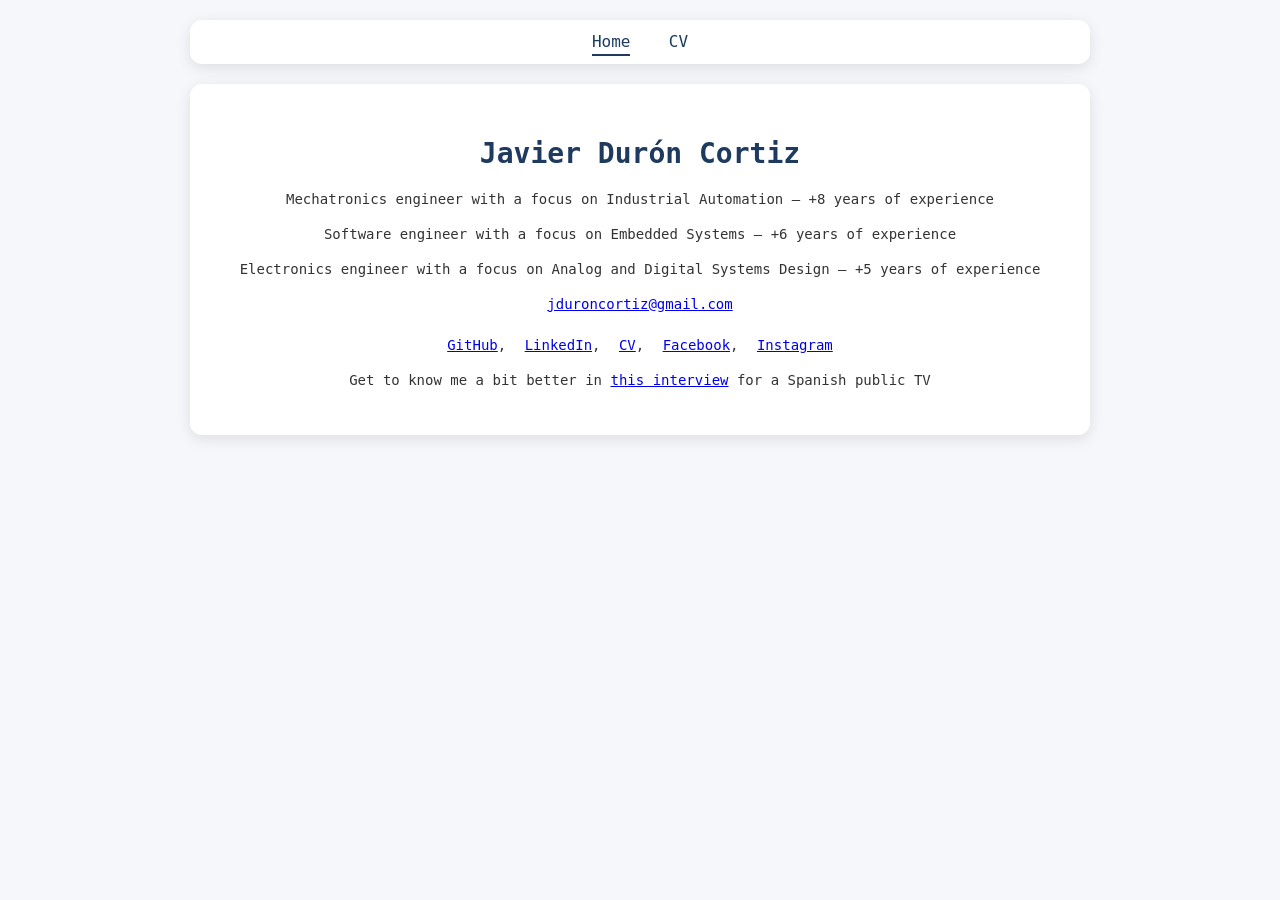
==== index.html @ 9851113e "Update index.html" ====
<!doctype html>
<html lang="en">
<head>
  <meta charset="utf-8">
  <meta name="viewport" content="width=device-width, initial-scale=1">
  <title>Javier Durón Cortiz | Electromechanical, Software & ICT Engineer</title>
  <link rel="stylesheet" href="style.css">
</head>
<body>
  <!-- Navigation -->
  <div class="nav-container">
    <div class="nav-inner">
      <a href="index.html" class="active">Home</a>
      <a href="cv.html">CV</a>
    </div>
  </div>

  <!-- Main Content -->
  <div class="container">
    <h1>Javier Durón Cortiz</h1>
    <p>Mechatronics engineer with a focus on Industrial Automation – +8 years of experience</p>
    <p>Software engineer with a focus on Embedded Systems – +6 years of experience</p>
    <p>Electronics engineer with a focus on Analog and Digital Systems Design – +5 years of experience</p>
    <p><a href="mailto:jduroncortiz@gmail.com">jduroncortiz@gmail.com</a></p>
    <ul>
      <li><a href="https://github.com/jduroncortiz" target="_blank">GitHub</a></li>
      <li><a href="https://www.linkedin.com/in/javierduron/" target="_blank">LinkedIn</a></li>
      <li><a href="cv.html">CV</a></li>
      <li><a href="https://facebook.com/javi.duron.1" target="_blank">Facebook</a></li>
      <li><a href="https://www.instagram.com/jduroncortiz/" target="_blank">Instagram</a></li>
    </ul>

    <p></p>
    <p>Get to know me a bit better in <a href="https://www.canalsur.es/television/programas/andalucia-x-el-mundo/noticia/2187042.html" target="_blank">this interview</a> for a Spanish public TV</p>
    
  </div>

  <!-- Smooth transition script -->
  <script>
    document.addEventListener("DOMContentLoaded", () => {
      document.body.classList.add("fade-in");

      document.querySelectorAll("a[href]").forEach(link => {
        if (
          link.getAttribute("href").startsWith("http") ||
          link.getAttribute("href").startsWith("mailto")
        ) return;

        link.addEventListener("click", e => {
          e.preventDefault();
          const url = link.getAttribute("href");
          document.body.classList.remove("fade-in");
          document.body.classList.add("fade-out");
          setTimeout(() => { window.location = url; }, 300);
        });
      });
    });
  </script>
</body>
</html>
---- style.css ----
/* ====== Global Styles ====== */
* {
  box-sizing: border-box;
}

html {
  font-size: 62.5%;
}

body {
  font-family: "Inconsolata", monospace;
  font-size: 1.4rem;
  line-height: 1.5;
  padding: 20px;
  margin: 0;
  background: #f5f7fa;
  color: #333;
  opacity: 0;
  transition: opacity 0.3s ease;
}
body.fade-in {
  opacity: 1;
}
body.fade-out {
  opacity: 0;
}

/* ====== Navigation ====== */
.nav-container {
  display: flex;
  justify-content: center;
  margin-bottom: 20px;
}
.nav-inner {
  background: #fff;
  border-radius: 12px;
  box-shadow: 0 4px 15px rgba(0,0,0,0.1);
  padding: 10px 20px;
  max-width: 900px;      
  width: 100%;           
  text-align: center;   
  margin: 0 auto; 
}
.nav-inner a {
  color: #1e3a5f;
  text-decoration: none;
  margin: 0 15px;
  font-size: 1.6rem;
}
.nav-inner a:hover {
  text-decoration: underline;
}
.nav-inner a.active {
  /*font-weight: bold;
  border-bottom: 2px solid #1e3a5f;*/
  position: relative;
}

/**/
.nav-inner a.active::after {
  content: "";
  position: absolute;
  left: 0;
  bottom: -5px;
  width: 100%;
  height: 2px;
  background: #1e3a5f;
  animation: underlineIn 0.3s ease forwards;
}

@keyframes underlineIn {
  from { width: 0; }
  to { width: 100%; }
}
/**/

/* ====== Container ====== */
.container {
  max-width: 900px;
  background: white;
  padding: 30px;
  margin: 0 auto;
  border-radius: 12px;
  box-shadow: 0 4px 15px rgba(0,0,0,0.1);
  text-align: center;
  animation: fadeIn 0.8s ease;
}

@keyframes fadeIn {
  from { opacity: 0; transform: translateY(20px); }
  to { opacity: 1; transform: translateY(0); }
}

/* ====== Homepage Specific ====== */
.container ul {
  margin: 20px 0 0;
  padding: 0;
}
.container ul li {
  list-style-type: none;
  display: inline;
  margin: 0 5px;
}
.container ul li:after {
  content: ", ";
}
.container ul li:last-child:after {
  content: "";
}

/* ====== CV Sections ====== */
h1 {
  color: #1e3a5f;
  margin-bottom: 5px;
}
p.subtitle {
  font-size: 16px;
  color: #555;
  margin-bottom: 20px;
}
h2 {
  color: #1e3a5f;
  margin-top: 30px;
  margin-bottom: 10px;
  border-bottom: 2px solid #1e3a5f;
  display: inline-block;
  padding-bottom: 4px;
}

/* Skills */
.skills {
  width: 90%;
  margin: auto;
  font-family: Arial, sans-serif;
}

.skills h3 {
  text-align: center;
  margin-bottom: 5px;
  border-bottom: 1px solid #1e3a5f;
  display: inline-block;
  padding-bottom: 3px;
}
.scale {
  display: flex;
  justify-content: space-between;
  font-size: 0.85rem;
  color: #444;
  margin-bottom: 10px;
  padding: 0 2px;
}
.skill {
  margin: 12px 0;
  text-align: left;
}
.skill-name {
  font-weight: bold;
  margin-bottom: 4px;
}
.progress-container {
  background: #ddd;
  border-radius: 20px;
  height: 20px;
  overflow: hidden;
}
.progress-bar {
  height: 100%;
  background: #1e3a5f;
  color: #fff;
  text-align: right;
  padding-right: 8px;
  line-height: 20px;
  width: var(--progress); /* Always show full width even on print */
  animation: loadBar 2s forwards;
}

@keyframes loadBar {
  from { width: 0; }
  to { width: var(--progress); }
}

/* Lists in CV */
.cv-container ul {
  padding-left: 20px;
  text-align: left;
}

/* Contact links */
.contact a {
  color: #1e3a5f;
}
.contact a:hover {
  text-decoration: underline;
}

/* ====== Responsive ====== */
@media (max-width: 768px) {
  .container,
  .nav-inner {
    padding: 15px;
    margin: 20px auto;
    max-width: 100%;
  }
  h1 {
    font-size: 22px;
  }
  h2 {
    font-size: 18px;
  }
}
@media (max-width: 480px) {
  .nav-inner a {
    margin: 0 8px;
    font-size: 1.3rem;
  }
  .container,
  .nav-inner {
    padding: 15px;
    margin: 10px auto;
  }
  h1 {
    font-size: 20px;
  }
  p.subtitle {
    font-size: 14px;
  }
}

/* ====== Print Styles ====== */
@media print {
  .nav-container { display: none; }
  body {
    background: #fff;
    padding: 0;
  }
  .container {
    box-shadow: none;
    border-radius: 0;
    margin: 0;
    width: 100%;
  }
  .progress-container {
    border: 1px solid #1e3a5f;       
    background: transparent !important;
    height: 20px;
    border-radius: 20px;
    overflow: hidden;
  }
  .progress-bar {
    animation: none !important;
    width: var(--progress) !important;
    background: #1e3a5f !important;
    color: #fff !important;
    display: flex;
    align-items: center;
    justify-content: flex-end;
    padding-right: 8px;
    -webkit-print-color-adjust: exact;
    print-color-adjust: exact;
  }
}
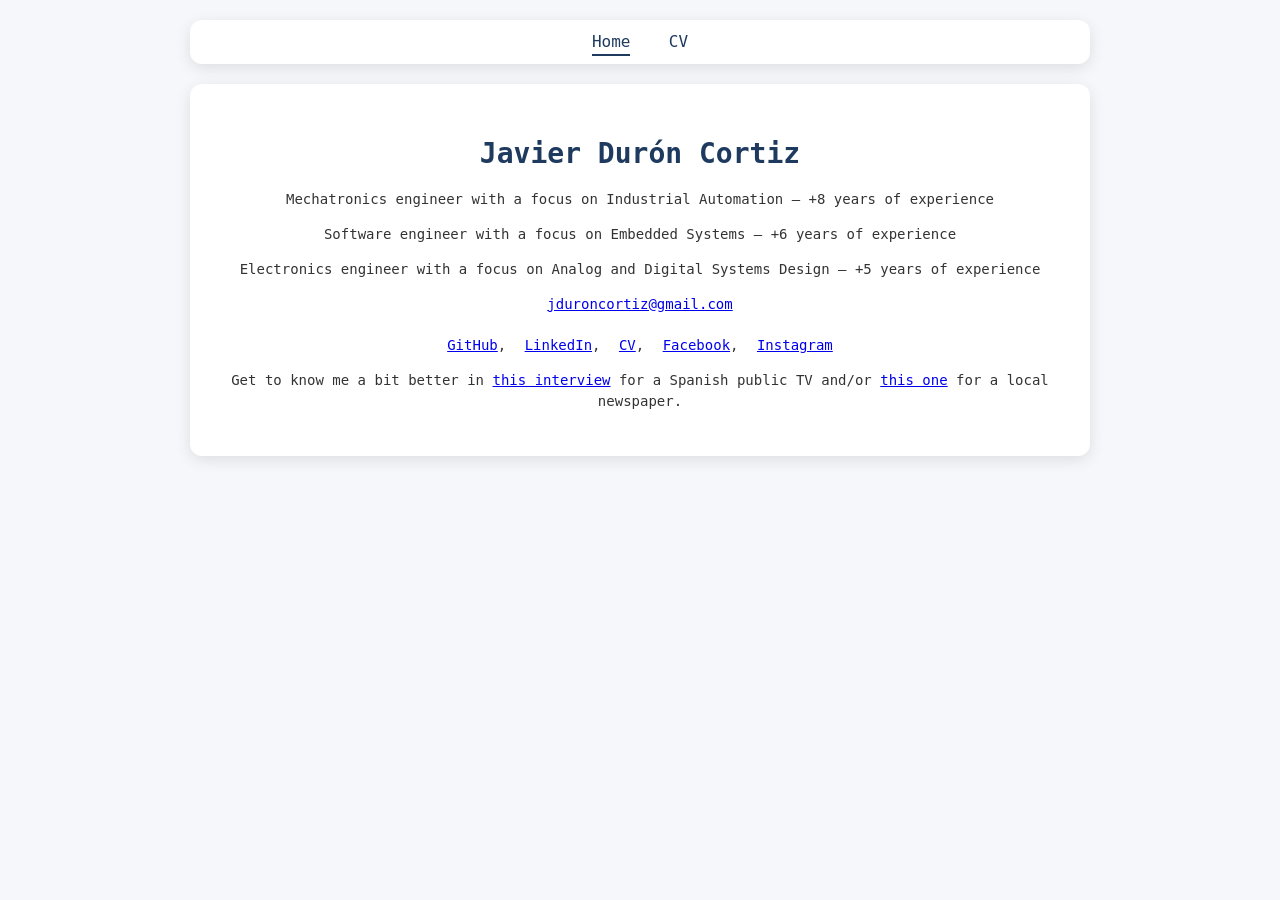
==== commit 2d7b5fa1: "Update index.html" ====
--- a/index.html
+++ b/index.html
@@ -3,7 +3,17 @@
 <head>
   <meta charset="utf-8">
   <meta name="viewport" content="width=device-width, initial-scale=1">
-  <title>Javier Durón Cortiz | Electromechanical, Software & ICT Engineer</title>
+  <meta name="author" content="Javier Durón Cortiz">
+  <meta name="description" content="Senior automation engineer">
+  <meta name="keywords" content="sofware engineering, mechatronics, electronics engineering, programming">
+  <meta property="og:title" content="Javier Durón Cortiz ; Electromechanical, software and ICT Engineer">
+  <meta property="og:type" content="website">
+  <meta property="og:image" content="">
+  <meta property="og:url" content="https://jduroncortiz.github.io/">
+  <meta property="og:description" content="Technologist with a passion for music and philosophy.">
+  <meta property="og:site_name" content="Javier Durón Cortiz">
+  
+  <title>Javier Durón Cortiz | Mechatronics, Software & Electronics Engineer</title>
   <link rel="stylesheet" href="style.css">
 </head>
 <body>
@@ -22,7 +32,7 @@
     <p>Software engineer with a focus on Embedded Systems – +6 years of experience</p>
     <p>Electronics engineer with a focus on Analog and Digital Systems Design – +5 years of experience</p>
     <p><a href="mailto:jduroncortiz@gmail.com">jduroncortiz@gmail.com</a></p>
-    <ul>
+    <ul class="homepage-links">
       <li><a href="https://github.com/jduroncortiz" target="_blank">GitHub</a></li>
       <li><a href="https://www.linkedin.com/in/javierduron/" target="_blank">LinkedIn</a></li>
       <li><a href="cv.html">CV</a></li>
@@ -31,7 +41,9 @@
     </ul>
 
     <p></p>
-    <p>Get to know me a bit better in <a href="https://www.canalsur.es/television/programas/andalucia-x-el-mundo/noticia/2187042.html" target="_blank">this interview</a> for a Spanish public TV</p>
+    <p>Get to know me a bit better in <a href="https://www.canalsur.es/television/programas/andalucia-x-el-mundo/noticia/2187042.html" target="_blank">this interview</a> for a Spanish public TV and/or 
+    <a href="https://huelvabuenasnoticias.com/2018/05/07/el-onubense-javier-duron-comparte-su-experiencia-en-la-ciudad-belga-de-lovaina/" target="_blank">this one</a> for a local newspaper.
+    </p>
     
   </div>
 
--- a/style.css
+++ b/style.css
@@ -92,19 +92,20 @@
 }
 
 /* ====== Homepage Specific ====== */
-.container ul {
+.homepage-links{
   margin: 20px 0 0;
   padding: 0;
-}
-.container ul li {
+  text-align: center;
+}
+.homepage-links li {
   list-style-type: none;
   display: inline;
   margin: 0 5px;
 }
-.container ul li:after {
+.homepage-links li:after {
   content: ", ";
 }
-.container ul li:last-child:after {
+.homepage-links li:last-child:after {
   content: "";
 }
 
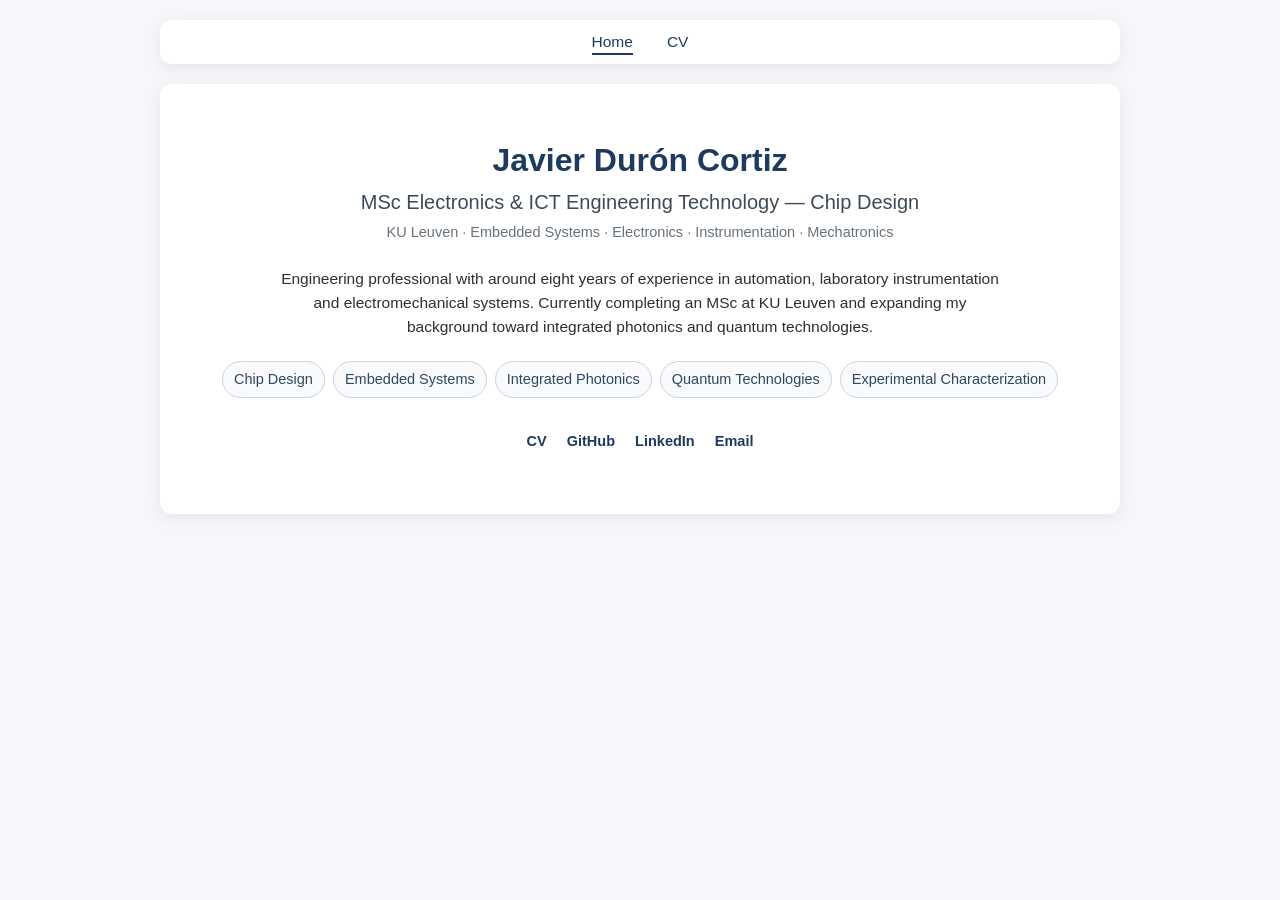
==== commit 840a0c4f: "Update" ====
--- a/index.html
+++ b/index.html
@@ -4,20 +4,18 @@
   <meta charset="utf-8">
   <meta name="viewport" content="width=device-width, initial-scale=1">
   <meta name="author" content="Javier Durón Cortiz">
-  <meta name="description" content="Senior automation engineer">
-  <meta name="keywords" content="sofware engineering, mechatronics, electronics engineering, programming">
-  <meta property="og:title" content="Javier Durón Cortiz ; Electromechanical, software and ICT Engineer">
+  <meta name="description" content="Javier Durón Cortiz — MSc Electronics & ICT Engineering Technology student at KU Leuven, focused on chip design, embedded systems, instrumentation and mechatronics.">
+  <meta name="keywords" content="electronics engineering, chip design, embedded systems, mechatronics, instrumentation, photonics, quantum technologies, KU Leuven">
+  <meta property="og:title" content="Javier Durón Cortiz | Electronics & ICT Engineering">
   <meta property="og:type" content="website">
-  <meta property="og:image" content="">
   <meta property="og:url" content="https://jduroncortiz.github.io/">
-  <meta property="og:description" content="Technologist with a passion for music and philosophy.">
+  <meta property="og:description" content="Electronics & ICT Engineering MSc student at KU Leuven with a background in industrial mechatronics, embedded systems and experimental instrumentation.">
   <meta property="og:site_name" content="Javier Durón Cortiz">
-  
-  <title>Javier Durón Cortiz | Mechatronics, Software & Electronics Engineer</title>
+
+  <title>Javier Durón Cortiz | Electronics & ICT Engineering</title>
   <link rel="stylesheet" href="style.css">
 </head>
 <body>
-  <!-- Navigation -->
   <div class="nav-container">
     <div class="nav-inner">
       <a href="index.html" class="active">Home</a>
@@ -25,39 +23,39 @@
     </div>
   </div>
 
-  <!-- Main Content -->
-  <div class="container">
+  <main class="container home-container">
     <h1>Javier Durón Cortiz</h1>
-    <p>Mechatronics engineer with a focus on Industrial Automation – +8 years of experience</p>
-    <p>Software engineer with a focus on Embedded Systems – +6 years of experience</p>
-    <p>Electronics engineer with a focus on Analog and Digital Systems Design – +5 years of experience</p>
-    <p><a href="mailto:jduroncortiz@gmail.com">jduroncortiz@gmail.com</a></p>
+    <p class="hero-title">MSc Electronics &amp; ICT Engineering Technology — Chip Design</p>
+    <p class="hero-subtitle">KU Leuven · Embedded Systems · Electronics · Instrumentation · Mechatronics</p>
+
+    <p class="home-summary">
+      Engineering professional with around eight years of experience in automation, laboratory instrumentation and electromechanical systems. Currently completing an MSc at KU Leuven and expanding my background toward integrated photonics and quantum technologies.
+    </p>
+
+    <div class="interest-pills" aria-label="Current interests">
+      <span>Chip Design</span>
+      <span>Embedded Systems</span>
+      <span>Integrated Photonics</span>
+      <span>Quantum Technologies</span>
+      <span>Experimental Characterization</span>
+    </div>
+
     <ul class="homepage-links">
-      <li><a href="https://github.com/jduroncortiz" target="_blank">GitHub</a></li>
-      <li><a href="https://www.linkedin.com/in/javierduron/" target="_blank">LinkedIn</a></li>
       <li><a href="cv.html">CV</a></li>
-      <li><a href="https://facebook.com/javi.duron.1" target="_blank">Facebook</a></li>
-      <li><a href="https://www.instagram.com/jduroncortiz/" target="_blank">Instagram</a></li>
+      <li><a href="https://github.com/jduroncortiz" target="_blank" rel="noopener">GitHub</a></li>
+      <li><a href="https://www.linkedin.com/in/javierduron/" target="_blank" rel="noopener">LinkedIn</a></li>
+      <li><a href="mailto:jduroncortiz@gmail.com">Email</a></li>
     </ul>
+  </main>
 
-    <p></p>
-    <p>Get to know me a bit better in <a href="https://www.canalsur.es/television/programas/andalucia-x-el-mundo/noticia/2187042.html" target="_blank">this interview</a> for a Spanish public TV and/or 
-    <a href="https://huelvabuenasnoticias.com/2018/05/07/el-onubense-javier-duron-comparte-su-experiencia-en-la-ciudad-belga-de-lovaina/" target="_blank">this one</a> for a local newspaper.
-    </p>
-    
-  </div>
-
-  <!-- Smooth transition script -->
   <script>
     document.addEventListener("DOMContentLoaded", () => {
       document.body.classList.add("fade-in");
-
       document.querySelectorAll("a[href]").forEach(link => {
         if (
           link.getAttribute("href").startsWith("http") ||
           link.getAttribute("href").startsWith("mailto")
         ) return;
-
         link.addEventListener("click", e => {
           e.preventDefault();
           const url = link.getAttribute("href");
--- a/style.css
+++ b/style.css
@@ -1,31 +1,21 @@
-/* ====== Global Styles ====== */
-* {
-  box-sizing: border-box;
-}
-
-html {
-  font-size: 62.5%;
-}
+* { box-sizing: border-box; }
+
+html { font-size: 62.5%; }
 
 body {
-  font-family: "Inconsolata", monospace;
-  font-size: 1.4rem;
-  line-height: 1.5;
+  font-family: "Inconsolata", "Segoe UI", Arial, sans-serif;
+  font-size: 1.45rem;
+  line-height: 1.55;
   padding: 20px;
   margin: 0;
   background: #f5f7fa;
-  color: #333;
+  color: #2b2f33;
   opacity: 0;
   transition: opacity 0.3s ease;
 }
-body.fade-in {
-  opacity: 1;
-}
-body.fade-out {
-  opacity: 0;
-}
-
-/* ====== Navigation ====== */
+body.fade-in { opacity: 1; }
+body.fade-out { opacity: 0; }
+
 .nav-container {
   display: flex;
   justify-content: center;
@@ -34,29 +24,21 @@
 .nav-inner {
   background: #fff;
   border-radius: 12px;
-  box-shadow: 0 4px 15px rgba(0,0,0,0.1);
+  box-shadow: 0 4px 15px rgba(0,0,0,0.08);
   padding: 10px 20px;
-  max-width: 900px;      
-  width: 100%;           
-  text-align: center;   
-  margin: 0 auto; 
+  max-width: 960px;
+  width: 100%;
+  text-align: center;
+  margin: 0 auto;
 }
 .nav-inner a {
   color: #1e3a5f;
   text-decoration: none;
   margin: 0 15px;
-  font-size: 1.6rem;
-}
-.nav-inner a:hover {
-  text-decoration: underline;
-}
-.nav-inner a.active {
-  /*font-weight: bold;
-  border-bottom: 2px solid #1e3a5f;*/
-  position: relative;
-}
-
-/**/
+  font-size: 1.55rem;
+}
+.nav-inner a:hover { text-decoration: underline; }
+.nav-inner a.active { position: relative; }
 .nav-inner a.active::after {
   content: "";
   position: absolute;
@@ -67,197 +49,193 @@
   background: #1e3a5f;
   animation: underlineIn 0.3s ease forwards;
 }
-
-@keyframes underlineIn {
-  from { width: 0; }
-  to { width: 100%; }
-}
-/**/
-
-/* ====== Container ====== */
+@keyframes underlineIn { from { width: 0; } to { width: 100%; } }
+
 .container {
-  max-width: 900px;
+  max-width: 960px;
   background: white;
-  padding: 30px;
+  padding: 36px 42px;
   margin: 0 auto;
   border-radius: 12px;
-  box-shadow: 0 4px 15px rgba(0,0,0,0.1);
-  text-align: center;
+  box-shadow: 0 4px 15px rgba(0,0,0,0.08);
   animation: fadeIn 0.8s ease;
 }
-
 @keyframes fadeIn {
   from { opacity: 0; transform: translateY(20px); }
   to { opacity: 1; transform: translateY(0); }
 }
 
-/* ====== Homepage Specific ====== */
-.homepage-links{
+h1 {
+  color: #1e3a5f;
+  margin: 0 0 4px;
+  font-size: 3.2rem;
+  line-height: 1.15;
+}
+
+h2 {
+  color: #1e3a5f;
+  margin: 32px 0 14px;
+  padding-bottom: 5px;
+  border-bottom: 2px solid #1e3a5f;
+  font-size: 2rem;
+}
+
+h3 {
+  color: #1e3a5f;
+  margin: 0 0 4px;
+  font-size: 1.55rem;
+}
+
+p { margin: 6px 0 10px; }
+
+.cv-header { text-align: left; margin-bottom: 22px; }
+.subtitle {
+  font-size: 1.8rem;
+  color: #3f4a56;
+  margin: 0 0 2px;
+}
+.tagline, .research-line {
+  margin: 2px 0;
+  color: #5b6570;
+}
+.research-line { font-style: italic; }
+.profile-text { max-width: 88ch; }
+
+.entry {
+  margin: 0 0 20px;
+  text-align: left;
+}
+.entry-heading {
+  display: flex;
+  justify-content: space-between;
+  gap: 20px;
+  align-items: baseline;
+}
+.entry-heading strong { color: #263a50; }
+.entry-heading span {
+  color: #666;
+  font-size: 1.3rem;
+  white-space: nowrap;
+}
+.entry-role {
+  color: #4f5c69;
+  margin-top: 2px;
+  font-style: italic;
+}
+.compact-entry { margin-bottom: 12px; }
+.compact-entry p { margin: 2px 0; color: #555; }
+
+.cv-container ul {
+  padding-left: 20px;
+  margin: 7px 0 0;
+}
+.cv-container li { margin-bottom: 4px; }
+
+.project-grid {
+  display: grid;
+  grid-template-columns: repeat(2, minmax(0, 1fr));
+  gap: 14px;
+}
+.project-card {
+  border: 1px solid #d9e0e7;
+  border-radius: 9px;
+  padding: 14px 16px;
+  background: #fbfcfd;
+  break-inside: avoid;
+}
+.project-meta {
+  margin: 0 0 7px;
+  color: #68727c;
+  font-size: 1.25rem;
+}
+.project-card ul { margin-top: 6px; }
+
+.skill-groups {
+  display: grid;
+  gap: 9px;
+}
+.skill-groups > div {
+  padding: 10px 12px;
+  background: #f7f9fb;
+  border-left: 3px solid #1e3a5f;
+}
+
+.contact-inline {
+  display: flex;
+  flex-wrap: wrap;
+  gap: 10px 18px;
+}
+.contact a { color: #1e3a5f; }
+.contact a:hover { text-decoration: underline; }
+
+.home-container { text-align: center; padding-top: 58px; padding-bottom: 58px; }
+.hero-title {
+  font-size: 2rem;
+  color: #3d4a56;
+  margin: 8px 0 3px;
+}
+.hero-subtitle { color: #68727c; margin: 0 0 24px; }
+.home-summary {
+  max-width: 720px;
+  margin: 0 auto 22px;
+  font-size: 1.55rem;
+}
+.interest-pills {
+  display: flex;
+  justify-content: center;
+  flex-wrap: wrap;
+  gap: 8px;
+  margin: 20px auto 28px;
+}
+.interest-pills span {
+  border: 1px solid #c9d4df;
+  border-radius: 999px;
+  padding: 6px 11px;
+  color: #31475d;
+  background: #f8fafc;
+}
+.homepage-links {
   margin: 20px 0 0;
   padding: 0;
   text-align: center;
 }
 .homepage-links li {
-  list-style-type: none;
-  display: inline;
-  margin: 0 5px;
-}
-.homepage-links li:after {
-  content: ", ";
-}
-.homepage-links li:last-child:after {
-  content: "";
-}
-
-/* ====== CV Sections ====== */
-h1 {
-  color: #1e3a5f;
-  margin-bottom: 5px;
-}
-p.subtitle {
-  font-size: 16px;
-  color: #555;
-  margin-bottom: 20px;
-}
-h2 {
-  color: #1e3a5f;
-  margin-top: 30px;
-  margin-bottom: 10px;
-  border-bottom: 2px solid #1e3a5f;
+  list-style: none;
   display: inline-block;
-  padding-bottom: 4px;
-}
-
-/* Skills */
-.skills {
-  width: 90%;
-  margin: auto;
-  font-family: Arial, sans-serif;
-}
-
-.skills h3 {
-  text-align: center;
-  margin-bottom: 5px;
-  border-bottom: 1px solid #1e3a5f;
-  display: inline-block;
-  padding-bottom: 3px;
-}
-.scale {
-  display: flex;
-  justify-content: space-between;
-  font-size: 0.85rem;
-  color: #444;
-  margin-bottom: 10px;
-  padding: 0 2px;
-}
-.skill {
-  margin: 12px 0;
-  text-align: left;
-}
-.skill-name {
-  font-weight: bold;
-  margin-bottom: 4px;
-}
-.progress-container {
-  background: #ddd;
-  border-radius: 20px;
-  height: 20px;
-  overflow: hidden;
-}
-.progress-bar {
-  height: 100%;
-  background: #1e3a5f;
-  color: #fff;
-  text-align: right;
-  padding-right: 8px;
-  line-height: 20px;
-  width: var(--progress); /* Always show full width even on print */
-  animation: loadBar 2s forwards;
-}
-
-@keyframes loadBar {
-  from { width: 0; }
-  to { width: var(--progress); }
-}
-
-/* Lists in CV */
-.cv-container ul {
-  padding-left: 20px;
-  text-align: left;
-}
-
-/* Contact links */
-.contact a {
-  color: #1e3a5f;
-}
-.contact a:hover {
-  text-decoration: underline;
-}
-
-/* ====== Responsive ====== */
+  margin: 4px 8px;
+}
+.homepage-links a {
+  color: #1e3a5f;
+  text-decoration: none;
+  font-weight: 600;
+}
+.homepage-links a:hover { text-decoration: underline; }
+
 @media (max-width: 768px) {
-  .container,
-  .nav-inner {
-    padding: 15px;
-    margin: 20px auto;
-    max-width: 100%;
-  }
-  h1 {
-    font-size: 22px;
-  }
-  h2 {
-    font-size: 18px;
-  }
-}
-@media (max-width: 480px) {
-  .nav-inner a {
-    margin: 0 8px;
-    font-size: 1.3rem;
-  }
-  .container,
-  .nav-inner {
-    padding: 15px;
-    margin: 10px auto;
-  }
-  h1 {
-    font-size: 20px;
-  }
-  p.subtitle {
-    font-size: 14px;
-  }
-}
-
-/* ====== Print Styles ====== */
+  body { padding: 10px; }
+  .container, .nav-inner { padding: 20px; max-width: 100%; }
+  h1 { font-size: 2.5rem; }
+  .entry-heading { flex-direction: column; gap: 0; }
+  .entry-heading span { white-space: normal; }
+  .project-grid { grid-template-columns: 1fr; }
+}
+
 @media print {
   .nav-container { display: none; }
   body {
     background: #fff;
     padding: 0;
+    opacity: 1 !important;
+    font-size: 11pt;
   }
   .container {
+    max-width: none;
     box-shadow: none;
     border-radius: 0;
     margin: 0;
-    width: 100%;
+    padding: 0;
   }
-  .progress-container {
-    border: 1px solid #1e3a5f;       
-    background: transparent !important;
-    height: 20px;
-    border-radius: 20px;
-    overflow: hidden;
-  }
-  .progress-bar {
-    animation: none !important;
-    width: var(--progress) !important;
-    background: #1e3a5f !important;
-    color: #fff !important;
-    display: flex;
-    align-items: center;
-    justify-content: flex-end;
-    padding-right: 8px;
-    -webkit-print-color-adjust: exact;
-    print-color-adjust: exact;
-  }
-}
-
+  .project-grid { grid-template-columns: 1fr 1fr; gap: 8px; }
+  .project-card { background: #fff; }
+  a { color: inherit; text-decoration: none; }
+}
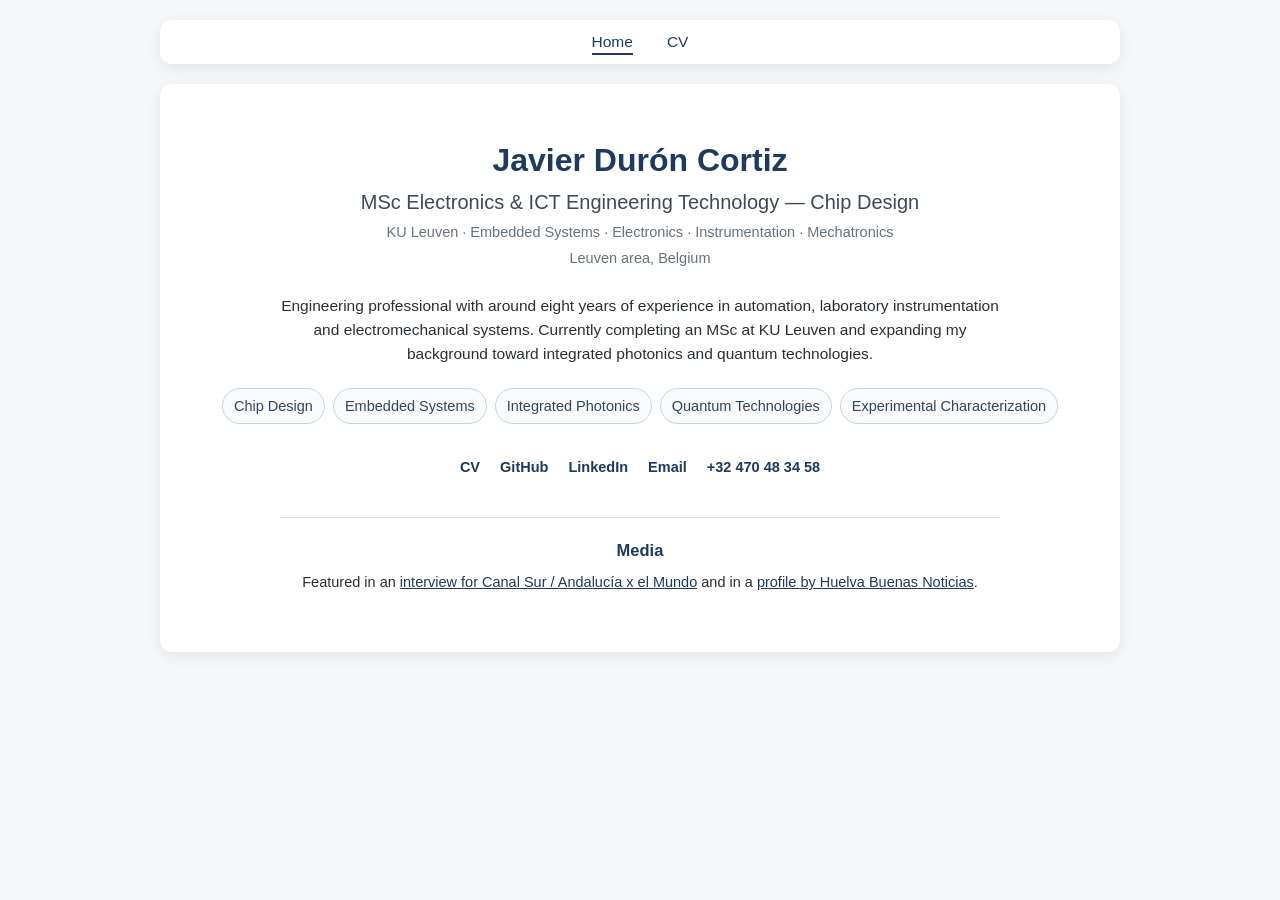
==== commit 8b5e862e: "Update links" ====
--- a/index.html
+++ b/index.html
@@ -27,6 +27,7 @@
     <h1>Javier Durón Cortiz</h1>
     <p class="hero-title">MSc Electronics &amp; ICT Engineering Technology — Chip Design</p>
     <p class="hero-subtitle">KU Leuven · Embedded Systems · Electronics · Instrumentation · Mechatronics</p>
+    <p class="hero-location">Leuven area, Belgium</p>
 
     <p class="home-summary">
       Engineering professional with around eight years of experience in automation, laboratory instrumentation and electromechanical systems. Currently completing an MSc at KU Leuven and expanding my background toward integrated photonics and quantum technologies.
@@ -45,7 +46,16 @@
       <li><a href="https://github.com/jduroncortiz" target="_blank" rel="noopener">GitHub</a></li>
       <li><a href="https://www.linkedin.com/in/javierduron/" target="_blank" rel="noopener">LinkedIn</a></li>
       <li><a href="mailto:jduroncortiz@gmail.com">Email</a></li>
+      <li><a href="tel:+32470483458">+32 470 48 34 58</a></li>
     </ul>
+
+    <section class="home-media" aria-labelledby="media-heading">
+      <h2 id="media-heading">Media</h2>
+      <p>
+        Featured in an <a href="https://www.canalsur.es/television/programas/andalucia-x-el-mundo/noticia/2187042.html" target="_blank" rel="noopener">interview for Canal Sur / Andalucía x el Mundo</a>
+        and in a <a href="https://huelvabuenasnoticias.com/2018/05/07/el-onubense-javier-duron-comparte-su-experiencia-en-la-ciudad-belga-de-lovaina/" target="_blank" rel="noopener">profile by Huelva Buenas Noticias</a>.
+      </p>
+    </section>
   </main>
 
   <script>
--- a/style.css
+++ b/style.css
@@ -99,6 +99,16 @@
   color: #5b6570;
 }
 .research-line { font-style: italic; }
+.header-contact {
+  display: flex;
+  flex-wrap: wrap;
+  gap: 3px 14px;
+  margin-top: 10px;
+  color: #4f5c69;
+  font-size: 1.28rem;
+}
+.header-contact a { color: #1e3a5f; text-decoration: none; }
+.header-contact a:hover { text-decoration: underline; }
 .profile-text { max-width: 88ch; }
 
 .entry {
@@ -174,7 +184,8 @@
   color: #3d4a56;
   margin: 8px 0 3px;
 }
-.hero-subtitle { color: #68727c; margin: 0 0 24px; }
+.hero-subtitle { color: #68727c; margin: 0 0 4px; }
+.hero-location { color: #68727c; margin: 0 0 24px; }
 .home-summary {
   max-width: 720px;
   margin: 0 auto 22px;
@@ -210,6 +221,23 @@
   font-weight: 600;
 }
 .homepage-links a:hover { text-decoration: underline; }
+
+.home-media {
+  max-width: 720px;
+  margin: 34px auto 0;
+  padding-top: 20px;
+  border-top: 1px solid #d9e0e7;
+  text-align: left;
+}
+.home-media h2 {
+  margin: 0 0 8px;
+  border: 0;
+  padding: 0;
+  text-align: center;
+  font-size: 1.65rem;
+}
+.home-media p { margin: 0; text-align: center; }
+.home-media a { color: #1e3a5f; }
 
 @media (max-width: 768px) {
   body { padding: 10px; }
@@ -235,7 +263,13 @@
     margin: 0;
     padding: 0;
   }
-  .project-grid { grid-template-columns: 1fr 1fr; gap: 8px; }
-  .project-card { background: #fff; }
+  h2 { margin-top: 22px; margin-bottom: 9px; }
+  .cv-header { margin-bottom: 14px; }
+  .header-contact { font-size: 9.5pt; gap: 1px 10px; margin-top: 6px; }
+  .entry { margin-bottom: 13px; }
+  .project-grid { grid-template-columns: 1fr 1fr; gap: 7px; }
+  .project-card { background: #fff; padding: 10px 12px; }
+  .skill-groups { gap: 5px; }
+  .skill-groups > div { padding: 7px 9px; }
   a { color: inherit; text-decoration: none; }
 }
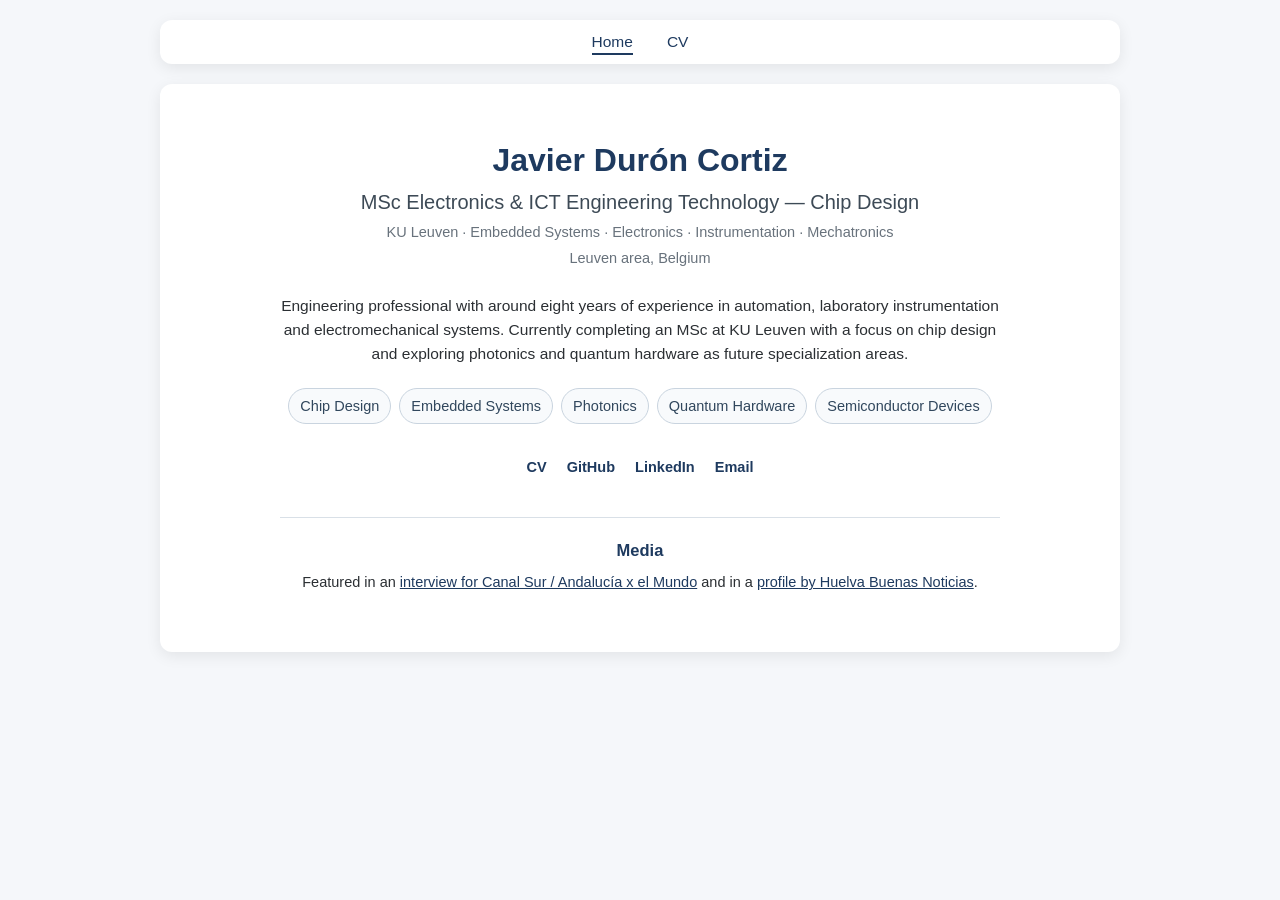
==== commit 4ebea501: "Updated CV and corrected main" ====
--- a/index.html
+++ b/index.html
@@ -30,15 +30,15 @@
     <p class="hero-location">Leuven area, Belgium</p>
 
     <p class="home-summary">
-      Engineering professional with around eight years of experience in automation, laboratory instrumentation and electromechanical systems. Currently completing an MSc at KU Leuven and expanding my background toward integrated photonics and quantum technologies.
+      Engineering professional with around eight years of experience in automation, laboratory instrumentation and electromechanical systems. Currently completing an MSc at KU Leuven with a focus on chip design and exploring photonics and quantum hardware as future specialization areas.
     </p>
 
     <div class="interest-pills" aria-label="Current interests">
       <span>Chip Design</span>
       <span>Embedded Systems</span>
-      <span>Integrated Photonics</span>
-      <span>Quantum Technologies</span>
-      <span>Experimental Characterization</span>
+      <span>Photonics</span>
+      <span>Quantum Hardware</span>
+      <span>Semiconductor Devices</span>
     </div>
 
     <ul class="homepage-links">
@@ -46,7 +46,6 @@
       <li><a href="https://github.com/jduroncortiz" target="_blank" rel="noopener">GitHub</a></li>
       <li><a href="https://www.linkedin.com/in/javierduron/" target="_blank" rel="noopener">LinkedIn</a></li>
       <li><a href="mailto:jduroncortiz@gmail.com">Email</a></li>
-      <li><a href="tel:+32470483458">+32 470 48 34 58</a></li>
     </ul>
 
     <section class="home-media" aria-labelledby="media-heading">
--- a/style.css
+++ b/style.css
@@ -99,6 +99,11 @@
   color: #5b6570;
 }
 .research-line { font-style: italic; }
+.cv-location {
+  margin: 7px 0 0;
+  color: #68727c;
+  font-size: 1.3rem;
+}
 .header-contact {
   display: flex;
   flex-wrap: wrap;
@@ -175,7 +180,8 @@
   flex-wrap: wrap;
   gap: 10px 18px;
 }
-.contact a { color: #1e3a5f; }
+.contact { break-inside: avoid; }
+.contact a { color: #1e3a5f; text-decoration: none; }
 .contact a:hover { text-decoration: underline; }
 
 .home-container { text-align: center; padding-top: 58px; padding-bottom: 58px; }
@@ -254,7 +260,7 @@
     background: #fff;
     padding: 0;
     opacity: 1 !important;
-    font-size: 11pt;
+    font-size: 10.5pt;
   }
   .container {
     max-width: none;
@@ -263,13 +269,15 @@
     margin: 0;
     padding: 0;
   }
-  h2 { margin-top: 22px; margin-bottom: 9px; }
-  .cv-header { margin-bottom: 14px; }
-  .header-contact { font-size: 9.5pt; gap: 1px 10px; margin-top: 6px; }
-  .entry { margin-bottom: 13px; }
-  .project-grid { grid-template-columns: 1fr 1fr; gap: 7px; }
-  .project-card { background: #fff; padding: 10px 12px; }
+  h2 { margin-top: 18px; margin-bottom: 7px; }
+  .cv-header { margin-bottom: 10px; }
+  .cv-location { font-size: 9.5pt; margin-top: 4px; }
+  .contact-inline { gap: 2px 12px; font-size: 9.5pt; }
+  .entry { margin-bottom: 10px; }
+  .project-grid { grid-template-columns: 1fr 1fr; gap: 6px; }
+  .project-card { background: #fff; padding: 8px 10px; }
   .skill-groups { gap: 5px; }
-  .skill-groups > div { padding: 7px 9px; }
+  .skill-groups > div { padding: 6px 8px; }
+  .contact h2 { margin-top: 10px; }
   a { color: inherit; text-decoration: none; }
 }
